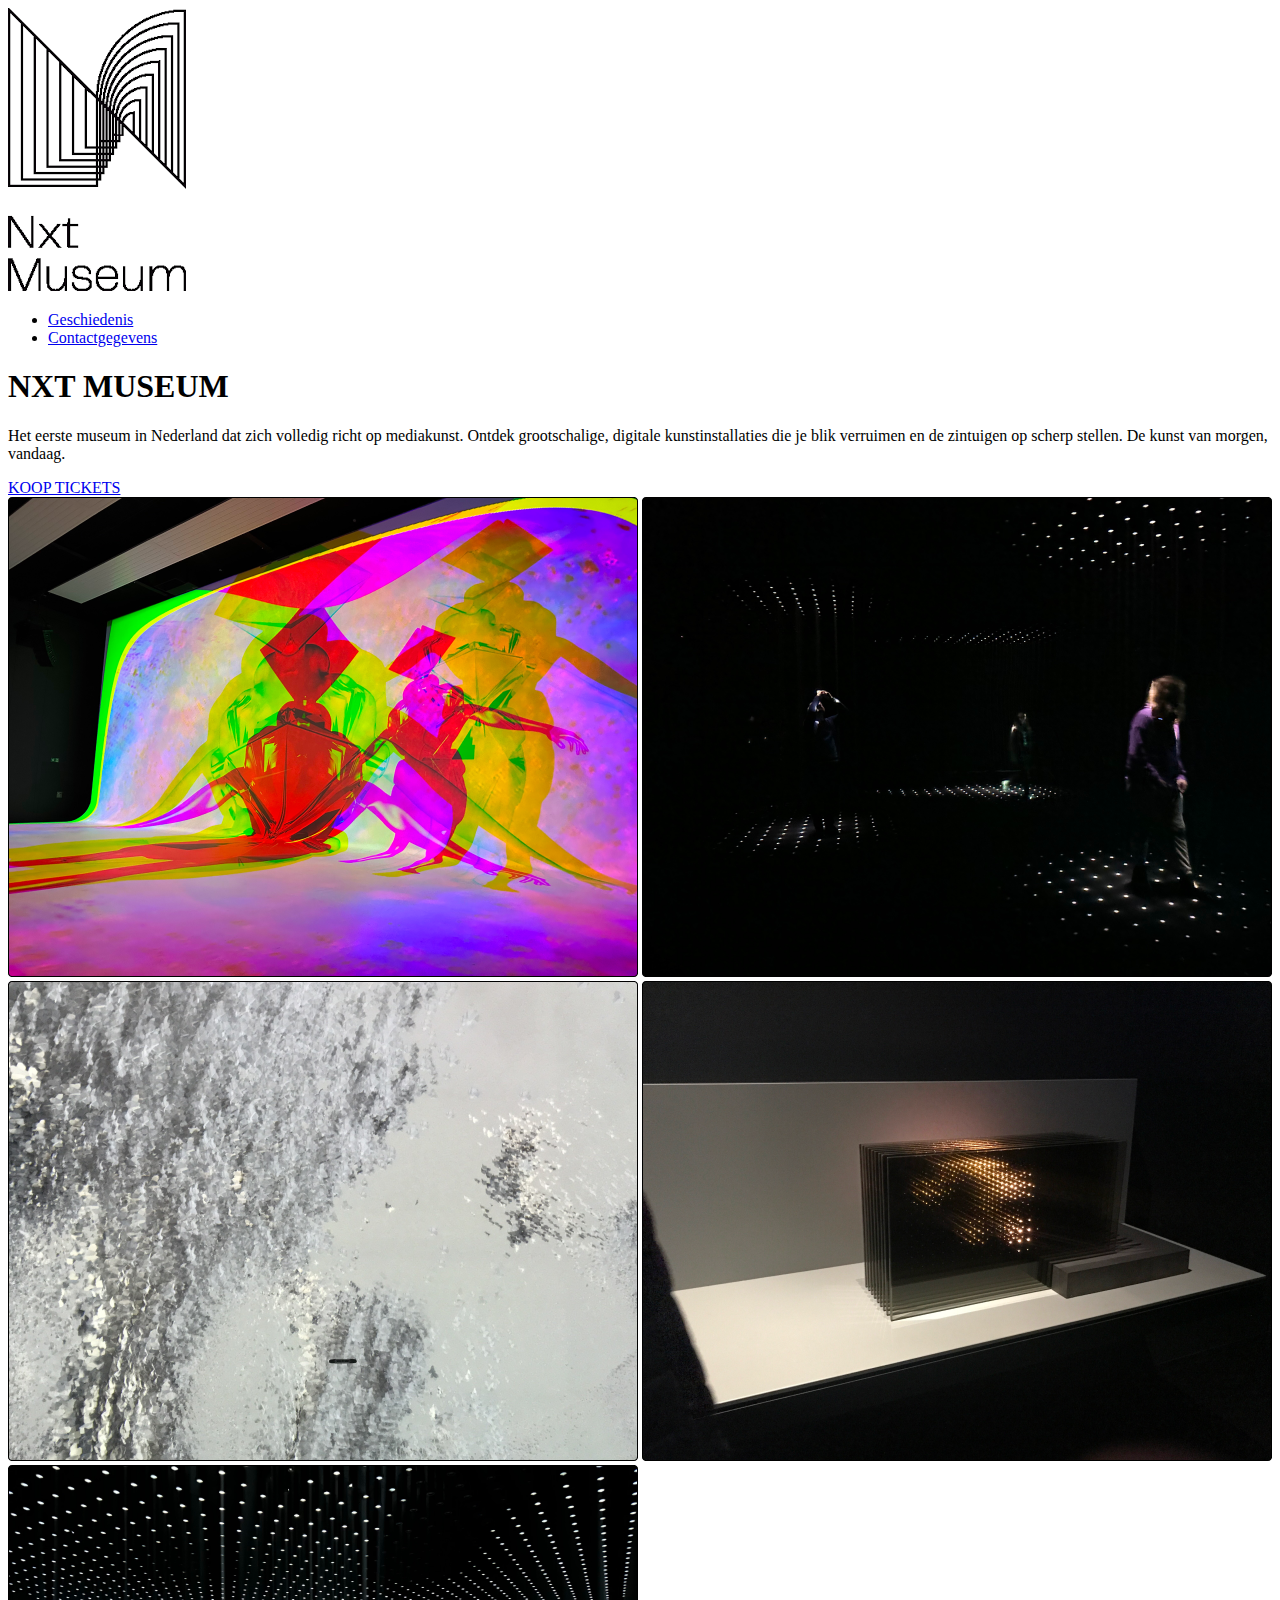
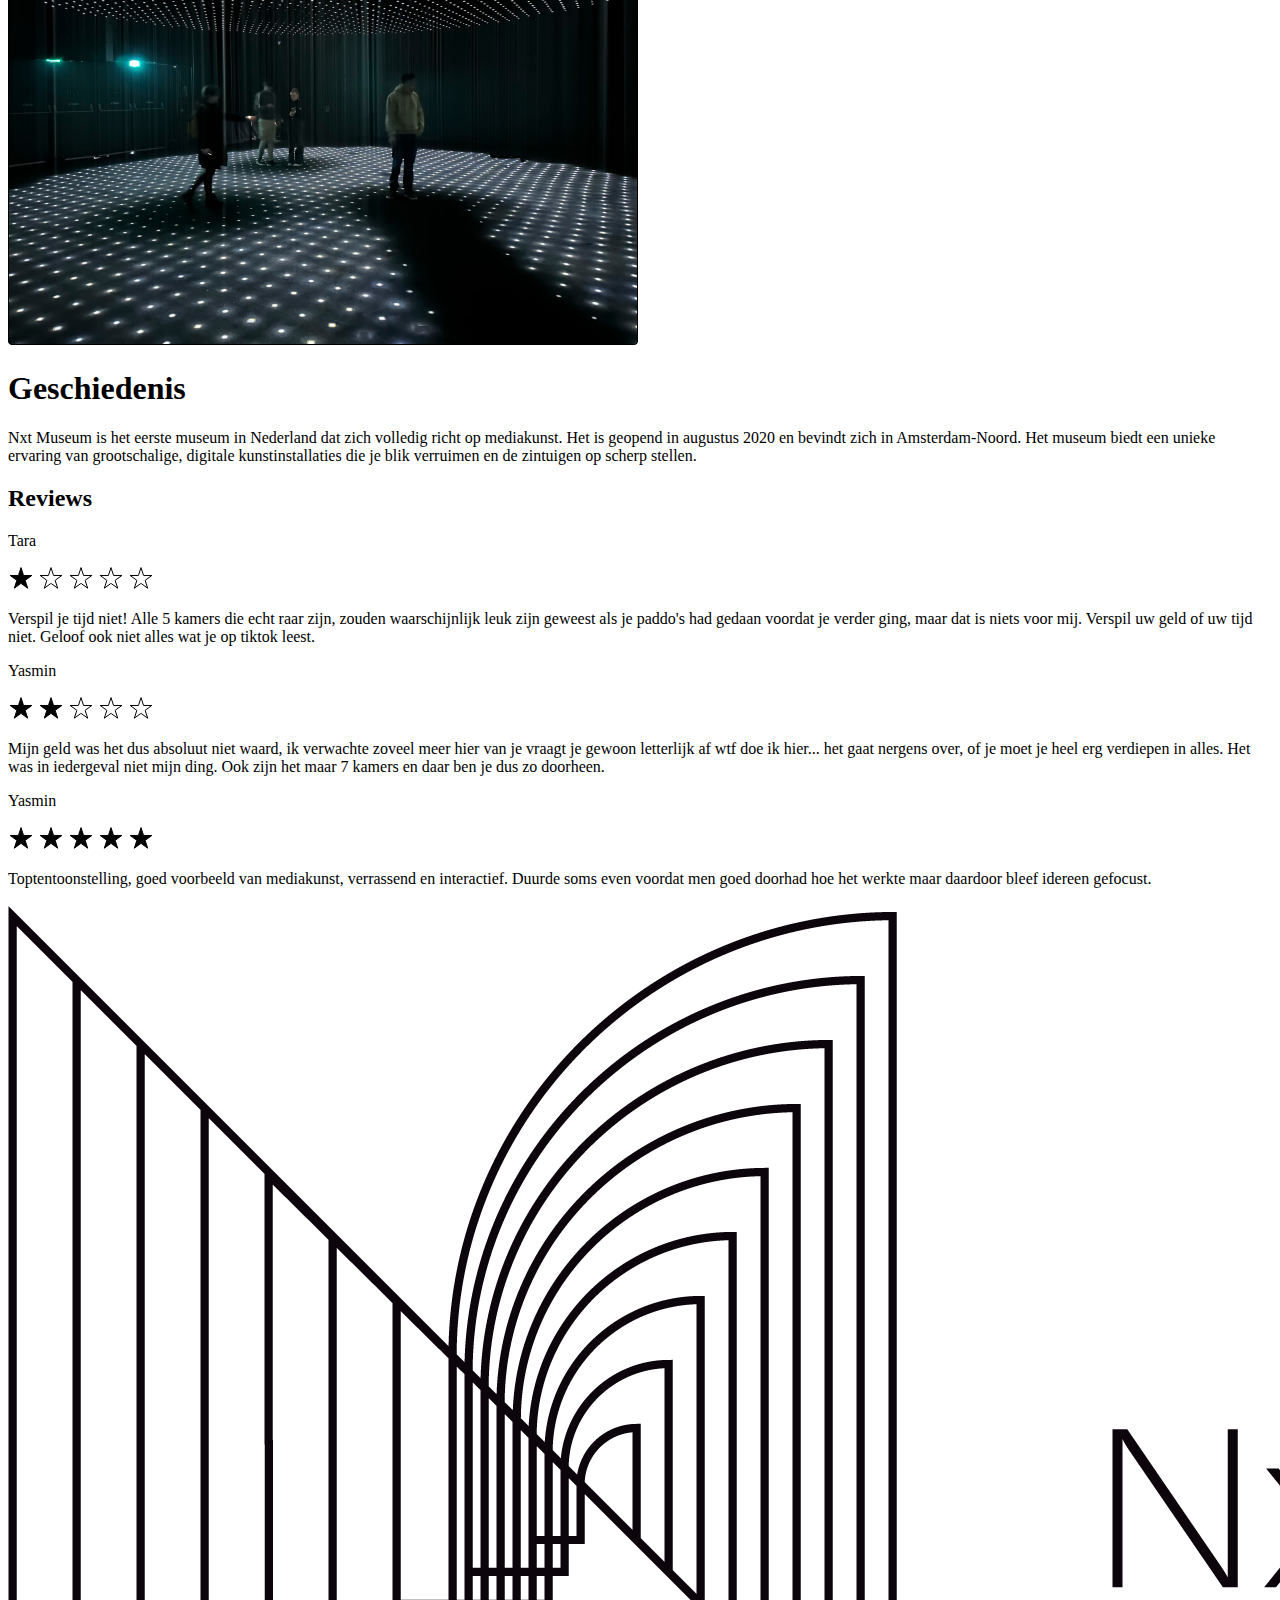
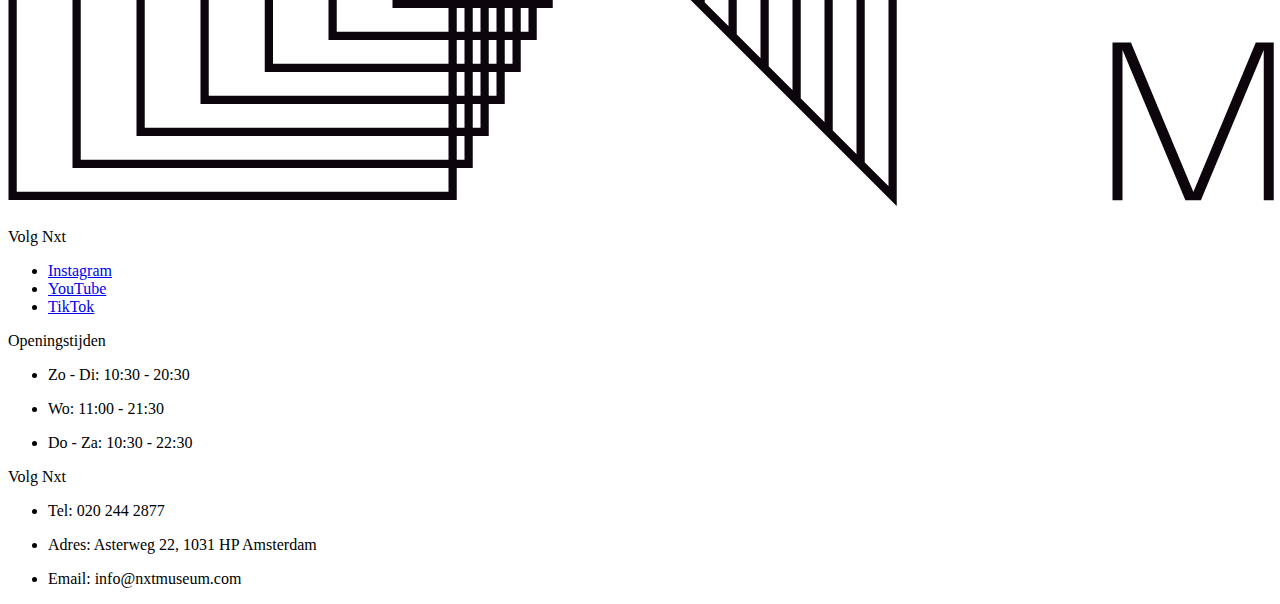
==== index.html @ 7effae3a "Merge branch 'wessel' into robin" ====
<!DOCTYPE html>
<html lang="en">
<head>
    <meta charset="UTF-8">
    <meta name="viewport" content="width=device-width, initial-scale=1.0">
    <meta name="author" content="Wessel en Robin">
    <link rel="stylesheet" href="style.css">
    <title>m2-bo-museumonline</title>
</head>
<body>
    <nav>
        <img src="images/nxtmuseum_1.png" alt="museum logo">
        <ul>
            <li><a href="#geschiedenis">Geschiedenis</a></li>
            <li><a href="#contactgegevens">Contactgegevens</a></li>
        </ul>
    </nav>
    <article>
        <h1>NXT MUSEUM</h1>
        <p>Het eerste museum in Nederland dat zich volledig richt op mediakunst. Ontdek grootschalige, digitale kunstinstallaties die je blik verruimen en de zintuigen op scherp stellen. De kunst van morgen, vandaag.</p>
        <a href="https://tickets.nxtmuseum.com/nl/tickets">KOOP TICKETS</a>
        <section id="slideshow">
            <img src="images/slideshow1.png" alt="foto 1">
            <img src="images/slideshow2.png" alt="foto 2">
            <img src="images/slideshow3.png" alt="foto 3">
            <img src="images/slideshow4.png" alt="foto 4">
            <img src="images/slideshow5.png" alt="foto 5">
        </section>
    </article>
    <article id="geschiedenis">
        <h1>Geschiedenis</h1>
        <p>Nxt Museum is het eerste museum in Nederland dat zich volledig richt op mediakunst. Het is geopend in augustus 2020 en bevindt zich in Amsterdam-Noord. Het museum biedt een unieke ervaring van grootschalige, digitale kunstinstallaties die je blik verruimen en de zintuigen op scherp stellen.</p>
    </article>
    <article id="reviews">
        <h2>Reviews</h2>
        <section id="review1">
            <p>Tara</p>
            <img src="images/star-filled.svg">
            <img src="images/star-empty.svg">
            <img src="images/star-empty.svg">
            <img src="images/star-empty.svg">
            <img src="images/star-empty.svg">
            <p>Verspil je tijd niet! Alle 5 kamers die echt raar zijn, zouden waarschijnlijk leuk zijn geweest als je paddo's had gedaan voordat je verder ging, maar dat is niets voor mij. Verspil uw geld of uw tijd niet. Geloof ook niet alles wat je op tiktok leest.</p>
        </section>
        <section id="review2">
            <p>Yasmin</p>
            <img src="images/star-filled.svg">
            <img src="images/star-filled.svg">
            <img src="images/star-empty.svg">
            <img src="images/star-empty.svg">
            <img src="images/star-empty.svg">
            <p>Mijn geld was het dus absoluut niet waard, ik verwachte zoveel meer hier van je vraagt je gewoon letterlijk af wtf doe ik hier... het gaat nergens over, of je moet je heel erg verdiepen in alles. Het was in iedergeval niet mijn ding. Ook zijn het maar 7 kamers en daar ben je dus zo doorheen.</p>
        </section>
        <section id="review3">
            <p>Yasmin</p>
            <img src="images/star-filled.svg">
            <img src="images/star-filled.svg">
            <img src="images/star-filled.svg">
            <img src="images/star-filled.svg">
            <img src="images/star-filled.svg">
            <p>Toptentoonstelling, goed voorbeeld van mediakunst, verrassend en interactief. Duurde soms even voordat men goed doorhad hoe het werkte maar daardoor bleef idereen gefocust.</p>
        </section>
    </article>
    <footer>
        <img src="images/nxtmuseumlogotransparent_1.png" alt="museum logo">
        <section id="socials">
            <p>Volg Nxt</p>
            <ul>
                <li><a href="https://www.instagram.com/nxtmuseum/">Instagram</a></li>
                <li><a href="https://www.youtube.com/channel/UC1Afhs22rJqLfblV4GOpFTA">YouTube</a></li>
                <li><a href="https://www.tiktok.com/@nxtmuseum?">TikTok</a></li>
            </ul>
        </section>
        <section id="openingstijden">
            <p>Openingstijden</p>
            <ul>
                <li><p>Zo - Di: 10:30 - 20:30</p></li>
                <li><p>Wo: 11:00 - 21:30</p></li>
                <li><p>Do - Za: 10:30 - 22:30</p></li>
            </ul>
        </section>
        <section id="contactgegevens">
            <p>Volg Nxt</p>
            <ul>
                <li><p>Tel: 020 244 2877</p></li>
                <li><p>Adres: Asterweg 22, 1031 HP Amsterdam</p></li>
                <li><p>Email: info@nxtmuseum.com</p></li>
            </ul>
        </section>
    </footer>
</body>
</html>
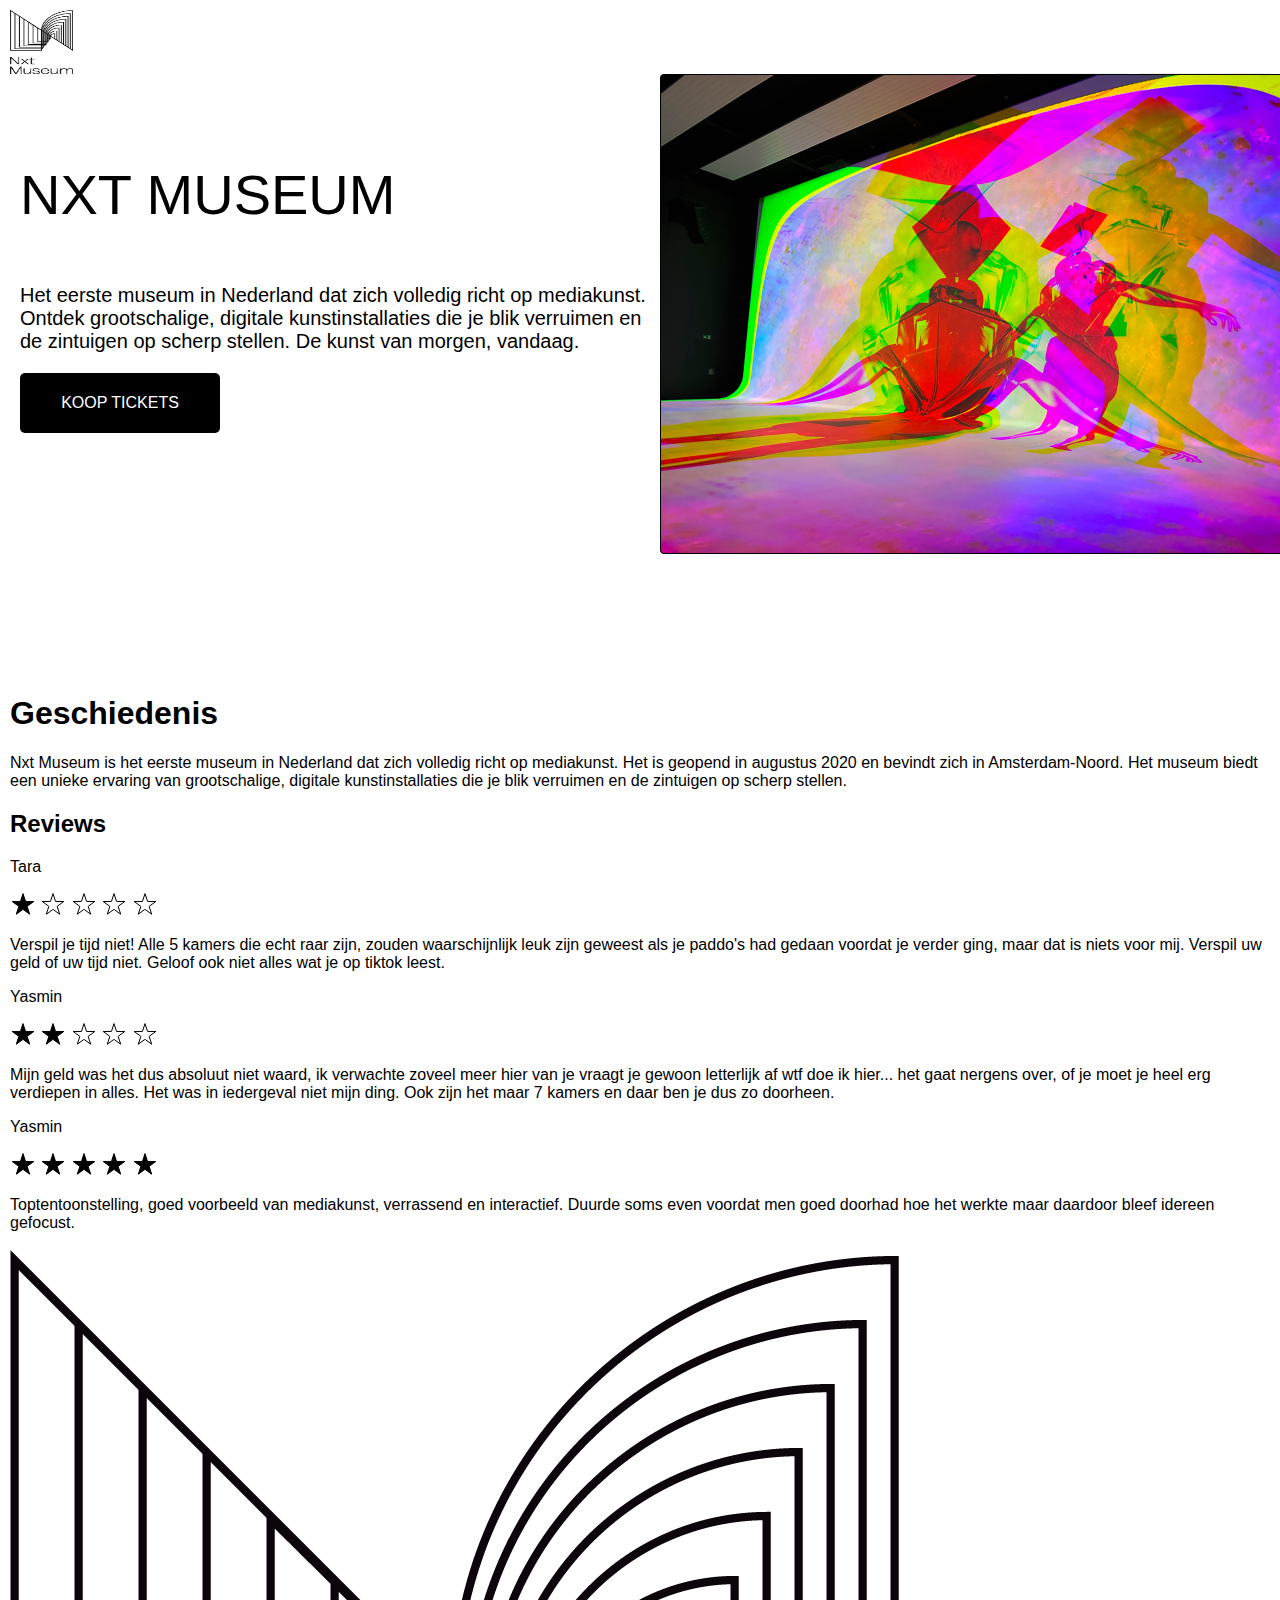
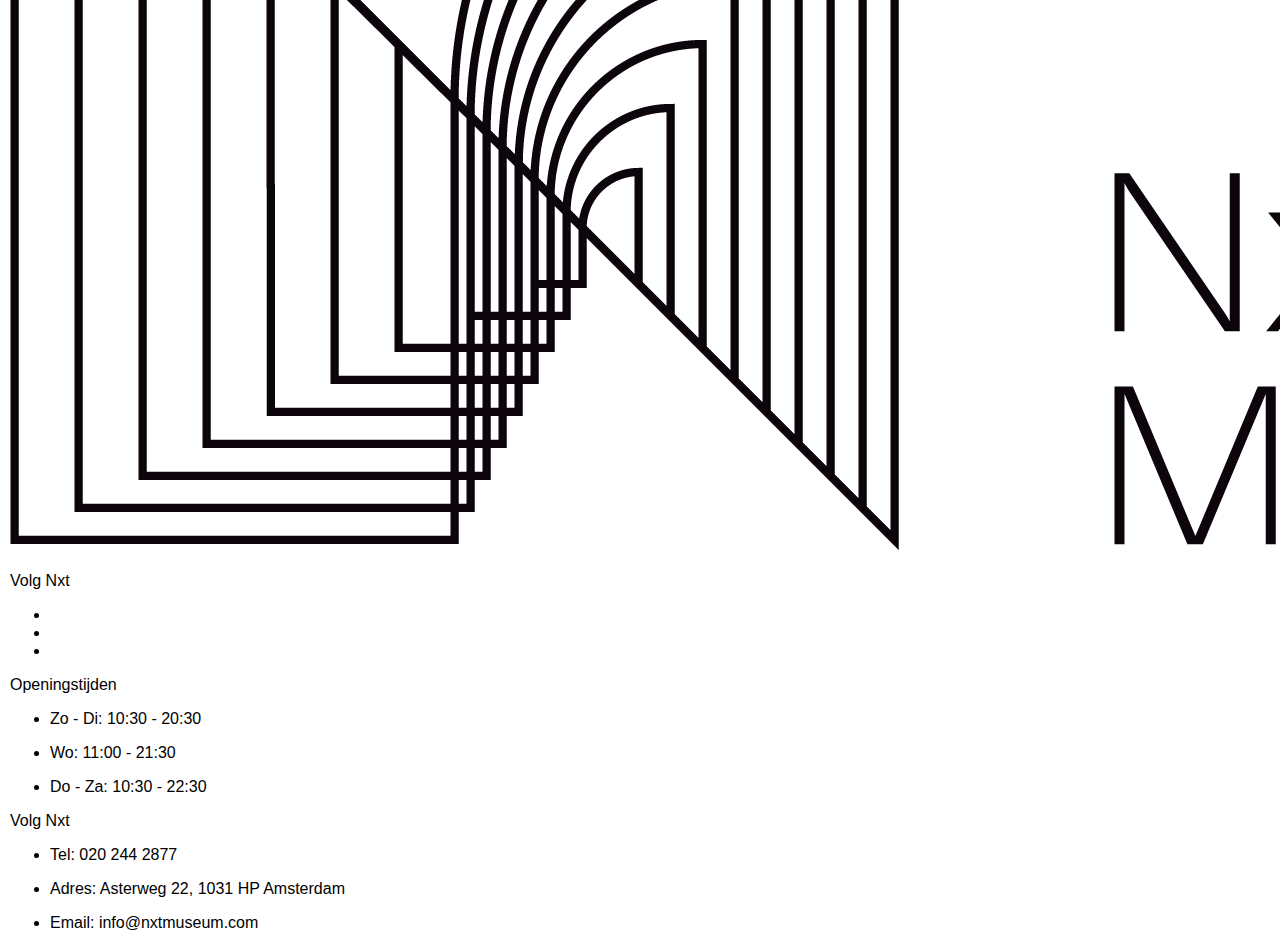
==== commit db4d9f20: "redelijk aantal css toegevoegd" ====
--- a/index.html
+++ b/index.html
@@ -9,22 +9,24 @@
 </head>
 <body>
     <nav>
-        <img src="images/nxtmuseum_1.png" alt="museum logo">
-        <ul>
-            <li><a href="#geschiedenis">Geschiedenis</a></li>
-            <li><a href="#contactgegevens">Contactgegevens</a></li>
+        <img id="navLogo" src="images/nxtmuseum_1.png" alt="museum logo">
+        <ul id="navigation">
+            <li id="geschiedenisLink"><a href="#geschiedenis">Geschiedenis</a></li>
+            <li id="contactgegevensLink"><a href="#contactgegevens">Contactgegevens</a></li>
         </ul>
     </nav>
-    <article>
-        <h1>NXT MUSEUM</h1>
+    <article id="intro">
+        <section id="introText">
+        <h1 id="introTitle">NXT MUSEUM</h1>
         <p>Het eerste museum in Nederland dat zich volledig richt op mediakunst. Ontdek grootschalige, digitale kunstinstallaties die je blik verruimen en de zintuigen op scherp stellen. De kunst van morgen, vandaag.</p>
-        <a href="https://tickets.nxtmuseum.com/nl/tickets">KOOP TICKETS</a>
+        <a id="ticketsButton" href="https://tickets.nxtmuseum.com/nl/tickets" target="_blank">KOOP TICKETS</a>
+        </section>
         <section id="slideshow">
-            <img src="images/slideshow1.png" alt="foto 1">
-            <img src="images/slideshow2.png" alt="foto 2">
-            <img src="images/slideshow3.png" alt="foto 3">
-            <img src="images/slideshow4.png" alt="foto 4">
-            <img src="images/slideshow5.png" alt="foto 5">
+            <img  src="images/slideshow1.png" alt="foto 1">
+            <img class="slide" src="images/slideshow2.png" alt="foto 2">
+            <img class="slide" src="images/slideshow3.png" alt="foto 3">
+            <img class="slide" src="images/slideshow4.png" alt="foto 4">
+            <img class="slide" src="images/slideshow5.png" alt="foto 5">
         </section>
     </article>
     <article id="geschiedenis">
--- a/style.css
+++ b/style.css
@@ -0,0 +1,103 @@
+html {
+    scroll-behavior: smooth;
+}
+
+body {
+    font-family: Arial, Helvetica, sans-serif;
+    margin: 10px 10px;
+}
+
+a {
+    text-decoration: none;
+    color: #FFF;
+}
+
+nav {
+    width: 1440px;
+    height: 64px;
+    background: #FFF;
+}
+
+#navigation {
+    display: flex;
+    width: 1260px;
+    height: 44px;
+    padding: 10px 0px;
+    justify-content: flex-end;
+    align-items: center;
+    gap: 10px;
+    flex-shrink: 0;
+}
+
+#navLogo {
+    width: 63px;
+    height: 64px;
+    flex-shrink: 0;
+}
+
+#geschiedenisLink {
+    display: inline-flex;
+    height: 64px;
+    padding: 21px 19px 22px 19px;
+    justify-content: center;
+    align-items: center;
+    flex-shrink: 0;
+    background: #EDEDED;
+}
+
+#contactgegevensLink {
+    display: inline-flex;
+    height: 64px;
+    padding: 21px 3px 22px 3px;
+    justify-content: center;
+    align-items: center;
+    flex-shrink: 0;
+    background: #EDEDED;
+}
+
+#intro {
+    display: flex;
+}
+
+#introText {
+    display: flex;
+    width: 630px;
+    height: 500px;
+    padding: 50px 10px;
+    flex-direction: column;
+    align-items: flex-start;
+    flex-shrink: 0;
+}
+
+#introTitle {
+    font-size: 56px;
+    font-weight: 500;
+}
+
+#introText p {
+    font-size: 20px;
+}
+
+#ticketsButton {
+    display: flex;
+    width: 200px;
+    height: 60px;
+    align-items: center;
+    justify-content: center;
+    border-radius: 5px;
+    background: #000;
+}
+
+#slideshow {
+    display: flex;
+    width: 630px;
+    height: 480px;
+    flex-direction: column;
+    align-items: center;
+    gap: 10px;
+    flex-shrink: 0;
+}
+
+.slide {
+    display: none;
+}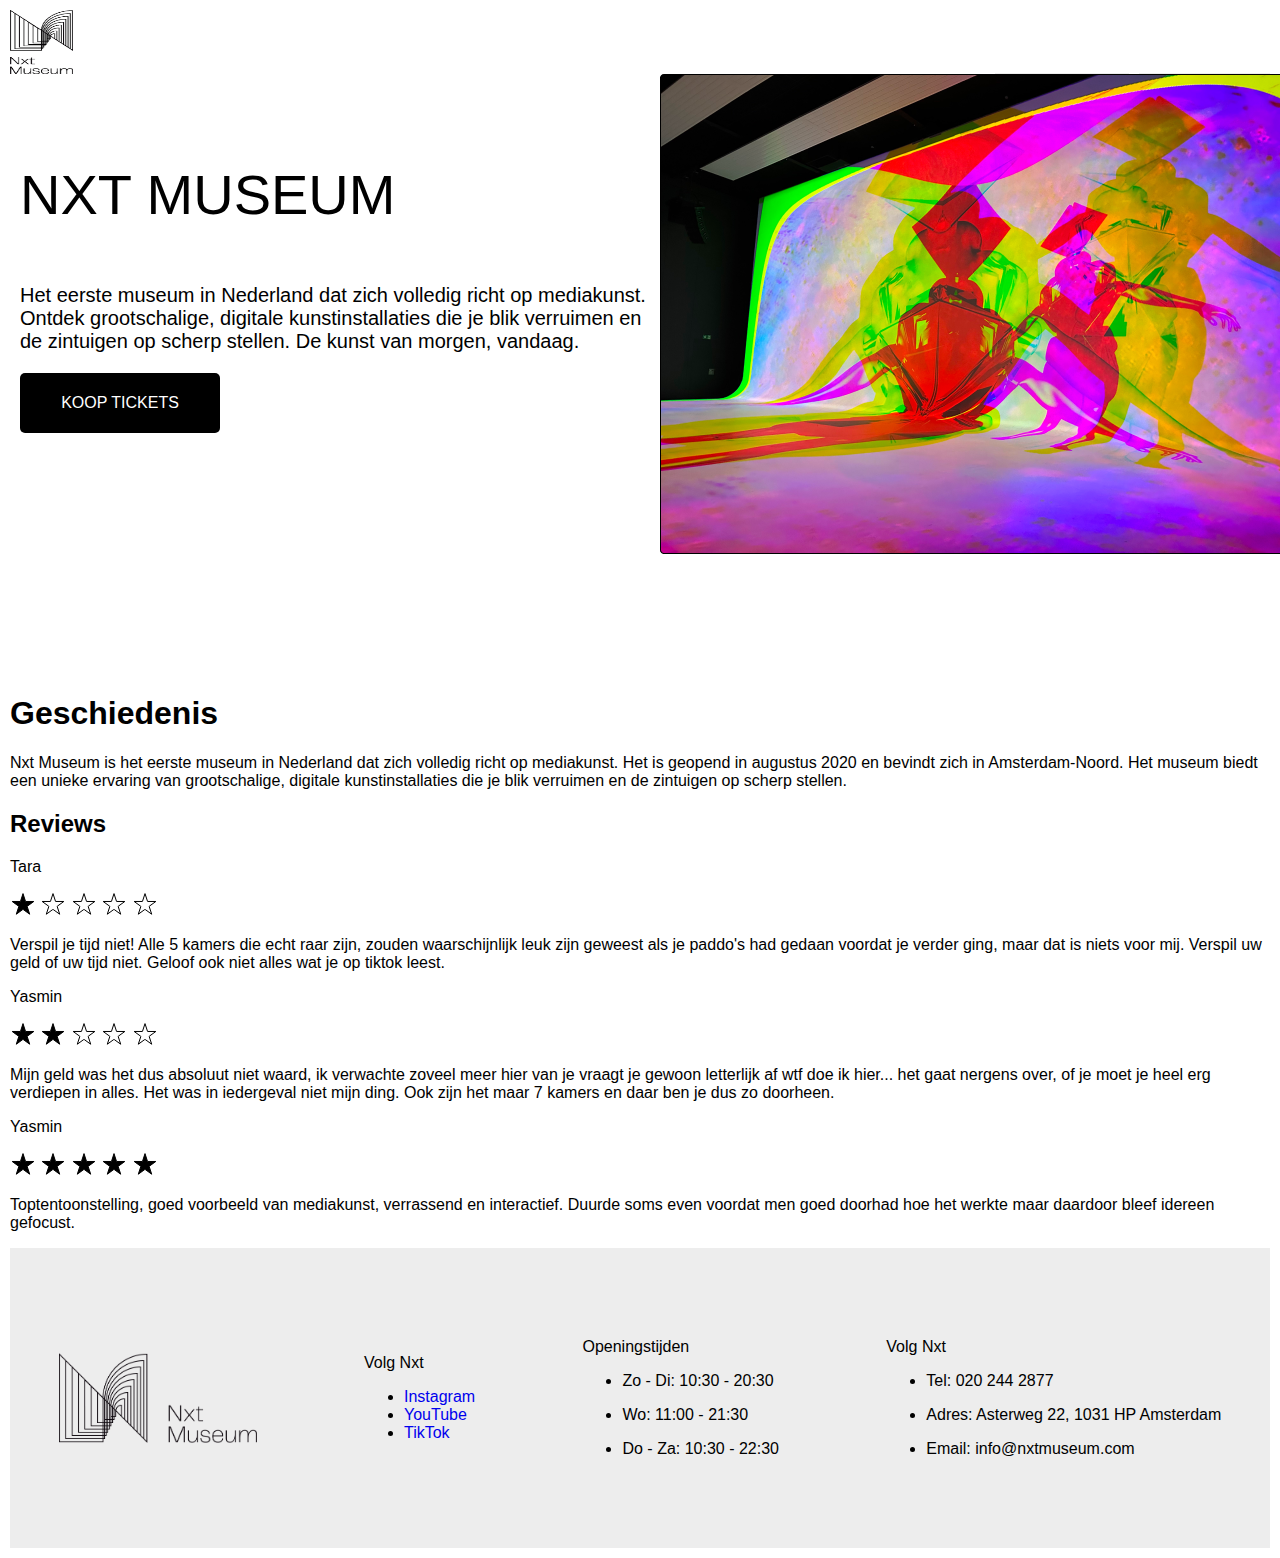
==== commit 237d627a: "footer" ====
--- a/index.html
+++ b/index.html
@@ -64,7 +64,7 @@
         </section>
     </article>
     <footer>
-        <img src="images/nxtmuseumlogotransparent_1.png" alt="museum logo">
+        <img id="footerLogo" src="images/nxtmuseumlogotransparent_1.png" alt="museum logo">
         <section id="socials">
             <p>Volg Nxt</p>
             <ul>
--- a/style.css
+++ b/style.css
@@ -9,7 +9,6 @@
 
 a {
     text-decoration: none;
-    color: #FFF;
 }
 
 nav {
@@ -86,6 +85,7 @@
     justify-content: center;
     border-radius: 5px;
     background: #000;
+    color: #FFF;
 }
 
 #slideshow {
@@ -100,4 +100,20 @@
 
 .slide {
     display: none;
+}
+
+footer {
+    display: flex;
+    height: 300px;
+    flex-direction: row;
+    justify-content: space-around;
+    align-items: center;
+    gap: 10px;
+    background-color: #EDEDED;
+}
+
+#footerLogo {
+    width: 198px;
+    height: 90px;
+    flex-shrink: 0;
 }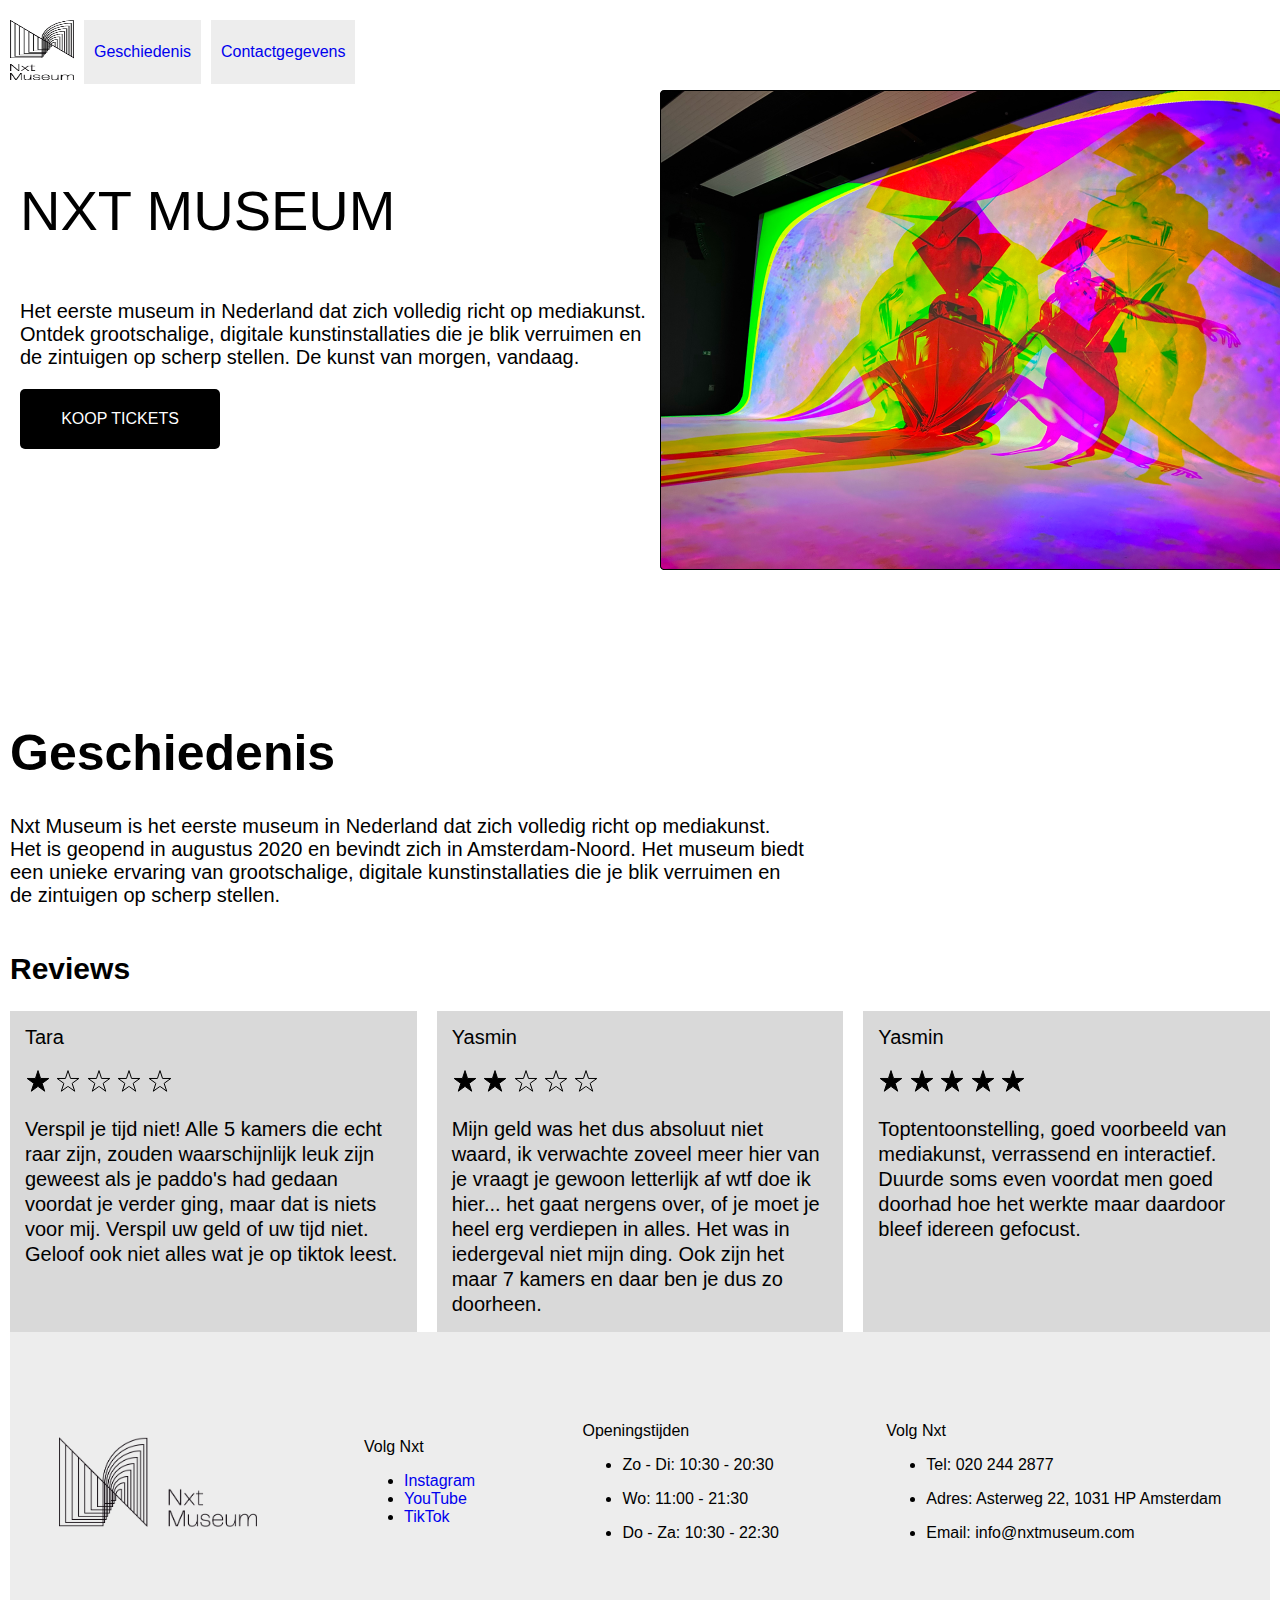
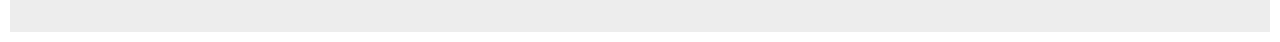
==== commit 1444c877: "bijna alle style pro gemaakt" ====
--- a/index.html
+++ b/index.html
@@ -1,5 +1,6 @@
 <!DOCTYPE html>
 <html lang="en">
+
 <head>
     <meta charset="UTF-8">
     <meta name="viewport" content="width=device-width, initial-scale=1.0">
@@ -7,22 +8,23 @@
     <link rel="stylesheet" href="style.css">
     <title>m2-bo-museumonline</title>
 </head>
+
 <body>
     <nav>
         <img id="navLogo" src="images/nxtmuseum_1.png" alt="museum logo">
-        <ul id="navigation">
-            <li id="geschiedenisLink"><a href="#geschiedenis">Geschiedenis</a></li>
-            <li id="contactgegevensLink"><a href="#contactgegevens">Contactgegevens</a></li>
-        </ul>
+        <a class="navButton" href="#geschiedenis">Geschiedenis</a>
+        <a class="navButton" href="#contactgegevens">Contactgegevens</a>
     </nav>
     <article id="intro">
         <section id="introText">
-        <h1 id="introTitle">NXT MUSEUM</h1>
-        <p>Het eerste museum in Nederland dat zich volledig richt op mediakunst. Ontdek grootschalige, digitale kunstinstallaties die je blik verruimen en de zintuigen op scherp stellen. De kunst van morgen, vandaag.</p>
-        <a id="ticketsButton" href="https://tickets.nxtmuseum.com/nl/tickets" target="_blank">KOOP TICKETS</a>
+            <h1 id="introTitle">NXT MUSEUM</h1>
+            <p>Het eerste museum in Nederland dat zich volledig richt op mediakunst. Ontdek grootschalige, digitale
+                kunstinstallaties die je blik verruimen en de zintuigen op scherp stellen. De kunst van morgen, vandaag.
+            </p>
+            <a id="ticketsButton" href="https://tickets.nxtmuseum.com/nl/tickets" target="_blank">KOOP TICKETS</a>
         </section>
         <section id="slideshow">
-            <img  src="images/slideshow1.png" alt="foto 1">
+            <img src="images/slideshow1.png" alt="foto 1">
             <img class="slide" src="images/slideshow2.png" alt="foto 2">
             <img class="slide" src="images/slideshow3.png" alt="foto 3">
             <img class="slide" src="images/slideshow4.png" alt="foto 4">
@@ -31,36 +33,52 @@
     </article>
     <article id="geschiedenis">
         <h1>Geschiedenis</h1>
-        <p>Nxt Museum is het eerste museum in Nederland dat zich volledig richt op mediakunst. Het is geopend in augustus 2020 en bevindt zich in Amsterdam-Noord. Het museum biedt een unieke ervaring van grootschalige, digitale kunstinstallaties die je blik verruimen en de zintuigen op scherp stellen.</p>
+        <p>Nxt Museum is het eerste museum in Nederland dat zich volledig richt op mediakunst. Het is geopend in
+            augustus 2020 en bevindt zich in Amsterdam-Noord. Het museum biedt een unieke ervaring van grootschalige,
+            digitale kunstinstallaties die je blik verruimen en de zintuigen op scherp stellen.</p>
     </article>
+    <h2 id="reviewsHeader">Reviews</h2>
     <article id="reviews">
-        <h2>Reviews</h2>
-        <section id="review1">
-            <p>Tara</p>
-            <img src="images/star-filled.svg">
-            <img src="images/star-empty.svg">
-            <img src="images/star-empty.svg">
-            <img src="images/star-empty.svg">
-            <img src="images/star-empty.svg">
-            <p>Verspil je tijd niet! Alle 5 kamers die echt raar zijn, zouden waarschijnlijk leuk zijn geweest als je paddo's had gedaan voordat je verder ging, maar dat is niets voor mij. Verspil uw geld of uw tijd niet. Geloof ook niet alles wat je op tiktok leest.</p>
+        <section class="review">
+            <p class="reviewNaam">Tara</p>
+            <section class="stars">
+                <img src="images/star-filled.svg">
+                <img src="images/star-empty.svg">
+                <img src="images/star-empty.svg">
+                <img src="images/star-empty.svg">
+                <img src="images/star-empty.svg">
+            </section>
+            <p class="reviewContent">Verspil je tijd niet! Alle 5 kamers die echt raar zijn, zouden waarschijnlijk leuk
+                zijn geweest als je
+                paddo's had gedaan voordat je verder ging, maar dat is niets voor mij. Verspil uw geld of uw tijd niet.
+                Geloof ook niet alles wat je op tiktok leest.</p>
         </section>
-        <section id="review2">
-            <p>Yasmin</p>
-            <img src="images/star-filled.svg">
-            <img src="images/star-filled.svg">
-            <img src="images/star-empty.svg">
-            <img src="images/star-empty.svg">
-            <img src="images/star-empty.svg">
-            <p>Mijn geld was het dus absoluut niet waard, ik verwachte zoveel meer hier van je vraagt je gewoon letterlijk af wtf doe ik hier... het gaat nergens over, of je moet je heel erg verdiepen in alles. Het was in iedergeval niet mijn ding. Ook zijn het maar 7 kamers en daar ben je dus zo doorheen.</p>
+        <section class="review">
+            <p class="reviewNaam">Yasmin</p>
+            <section class="stars">
+                <img src="images/star-filled.svg">
+                <img src="images/star-filled.svg">
+                <img src="images/star-empty.svg">
+                <img src="images/star-empty.svg">
+                <img src="images/star-empty.svg">
+            </section>
+            <p class="reviewContent">Mijn geld was het dus absoluut niet waard, ik verwachte zoveel meer hier van je
+                vraagt je gewoon
+                letterlijk af wtf doe ik hier... het gaat nergens over, of je moet je heel erg verdiepen in alles. Het
+                was in iedergeval niet mijn ding. Ook zijn het maar 7 kamers en daar ben je dus zo doorheen.</p>
         </section>
-        <section id="review3">
-            <p>Yasmin</p>
-            <img src="images/star-filled.svg">
-            <img src="images/star-filled.svg">
-            <img src="images/star-filled.svg">
-            <img src="images/star-filled.svg">
-            <img src="images/star-filled.svg">
-            <p>Toptentoonstelling, goed voorbeeld van mediakunst, verrassend en interactief. Duurde soms even voordat men goed doorhad hoe het werkte maar daardoor bleef idereen gefocust.</p>
+        <section class="review">
+            <p class="reviewNaam">Yasmin</p>
+            <section class="stars">
+                <img src="images/star-filled.svg">
+                <img src="images/star-filled.svg">
+                <img src="images/star-filled.svg">
+                <img src="images/star-filled.svg">
+                <img src="images/star-filled.svg">
+            </section>
+            <p class="reviewContent">Toptentoonstelling, goed voorbeeld van mediakunst, verrassend en interactief.
+                Duurde soms even voordat
+                men goed doorhad hoe het werkte maar daardoor bleef idereen gefocust.</p>
         </section>
     </article>
     <footer>
@@ -76,19 +94,32 @@
         <section id="openingstijden">
             <p>Openingstijden</p>
             <ul>
-                <li><p>Zo - Di: 10:30 - 20:30</p></li>
-                <li><p>Wo: 11:00 - 21:30</p></li>
-                <li><p>Do - Za: 10:30 - 22:30</p></li>
+                <li>
+                    <p>Zo - Di: 10:30 - 20:30</p>
+                </li>
+                <li>
+                    <p>Wo: 11:00 - 21:30</p>
+                </li>
+                <li>
+                    <p>Do - Za: 10:30 - 22:30</p>
+                </li>
             </ul>
         </section>
         <section id="contactgegevens">
             <p>Volg Nxt</p>
             <ul>
-                <li><p>Tel: 020 244 2877</p></li>
-                <li><p>Adres: Asterweg 22, 1031 HP Amsterdam</p></li>
-                <li><p>Email: info@nxtmuseum.com</p></li>
+                <li>
+                    <p>Tel: 020 244 2877</p>
+                </li>
+                <li>
+                    <p>Adres: Asterweg 22, 1031 HP Amsterdam</p>
+                </li>
+                <li>
+                    <p>Email: info@nxtmuseum.com</p>
+                </li>
             </ul>
         </section>
     </footer>
 </body>
+
 </html>--- a/style.css
+++ b/style.css
@@ -3,6 +3,8 @@
 }
 
 body {
+    display: flex;
+    flex-direction: column;
     font-family: Arial, Helvetica, sans-serif;
     margin: 10px 10px;
 }
@@ -12,46 +14,26 @@
 }
 
 nav {
-    width: 1440px;
-    height: 64px;
+    display: flex;
+    flex-direction: row;
+    height: 60px;
+    padding: 10px 0px;
+    gap: 10px;
     background: #FFF;
 }
 
-#navigation {
-    display: flex;
-    width: 1260px;
-    height: 44px;
-    padding: 10px 0px;
-    justify-content: flex-end;
-    align-items: center;
-    gap: 10px;
-    flex-shrink: 0;
-}
-
-#navLogo {
-    width: 63px;
-    height: 64px;
-    flex-shrink: 0;
-}
-
-#geschiedenisLink {
+.navButton {
     display: inline-flex;
     height: 64px;
-    padding: 21px 19px 22px 19px;
+    padding: 0px 10px;
     justify-content: center;
     align-items: center;
     flex-shrink: 0;
     background: #EDEDED;
 }
 
-#contactgegevensLink {
-    display: inline-flex;
-    height: 64px;
-    padding: 21px 3px 22px 3px;
-    justify-content: center;
-    align-items: center;
-    flex-shrink: 0;
-    background: #EDEDED;
+#navLogo{
+    width: 64px;
 }
 
 #intro {
@@ -102,6 +84,50 @@
     display: none;
 }
 
+#geschiedenis h1 {
+    font-size: 50px;
+    font-weight: 700;
+}
+
+#geschiedenis p {
+    font-size: 20px;
+    width: 797px;
+    
+}
+
+#reviews {
+    display: flex;
+    flex-direction: row;
+    justify-content: space-around;
+    gap: 20px;
+}
+
+#reviewsHeader {
+    width: 223px;
+    height: 34px;
+    font-size: 30px;
+}
+
+.review {
+    display: flex;
+    flex-direction: column;
+    width: 500px;
+    background: #D9D9D9;
+    padding: 15px;
+}
+
+.reviewNaam {
+    font-size: 20px;
+    margin-top: 0px;
+}
+
+.review .reviewContent {
+    font-size: 20px;
+    font-weight: 400;
+    line-height: 25px;
+    margin-bottom: 0px;
+}
+
 footer {
     display: flex;
     height: 300px;
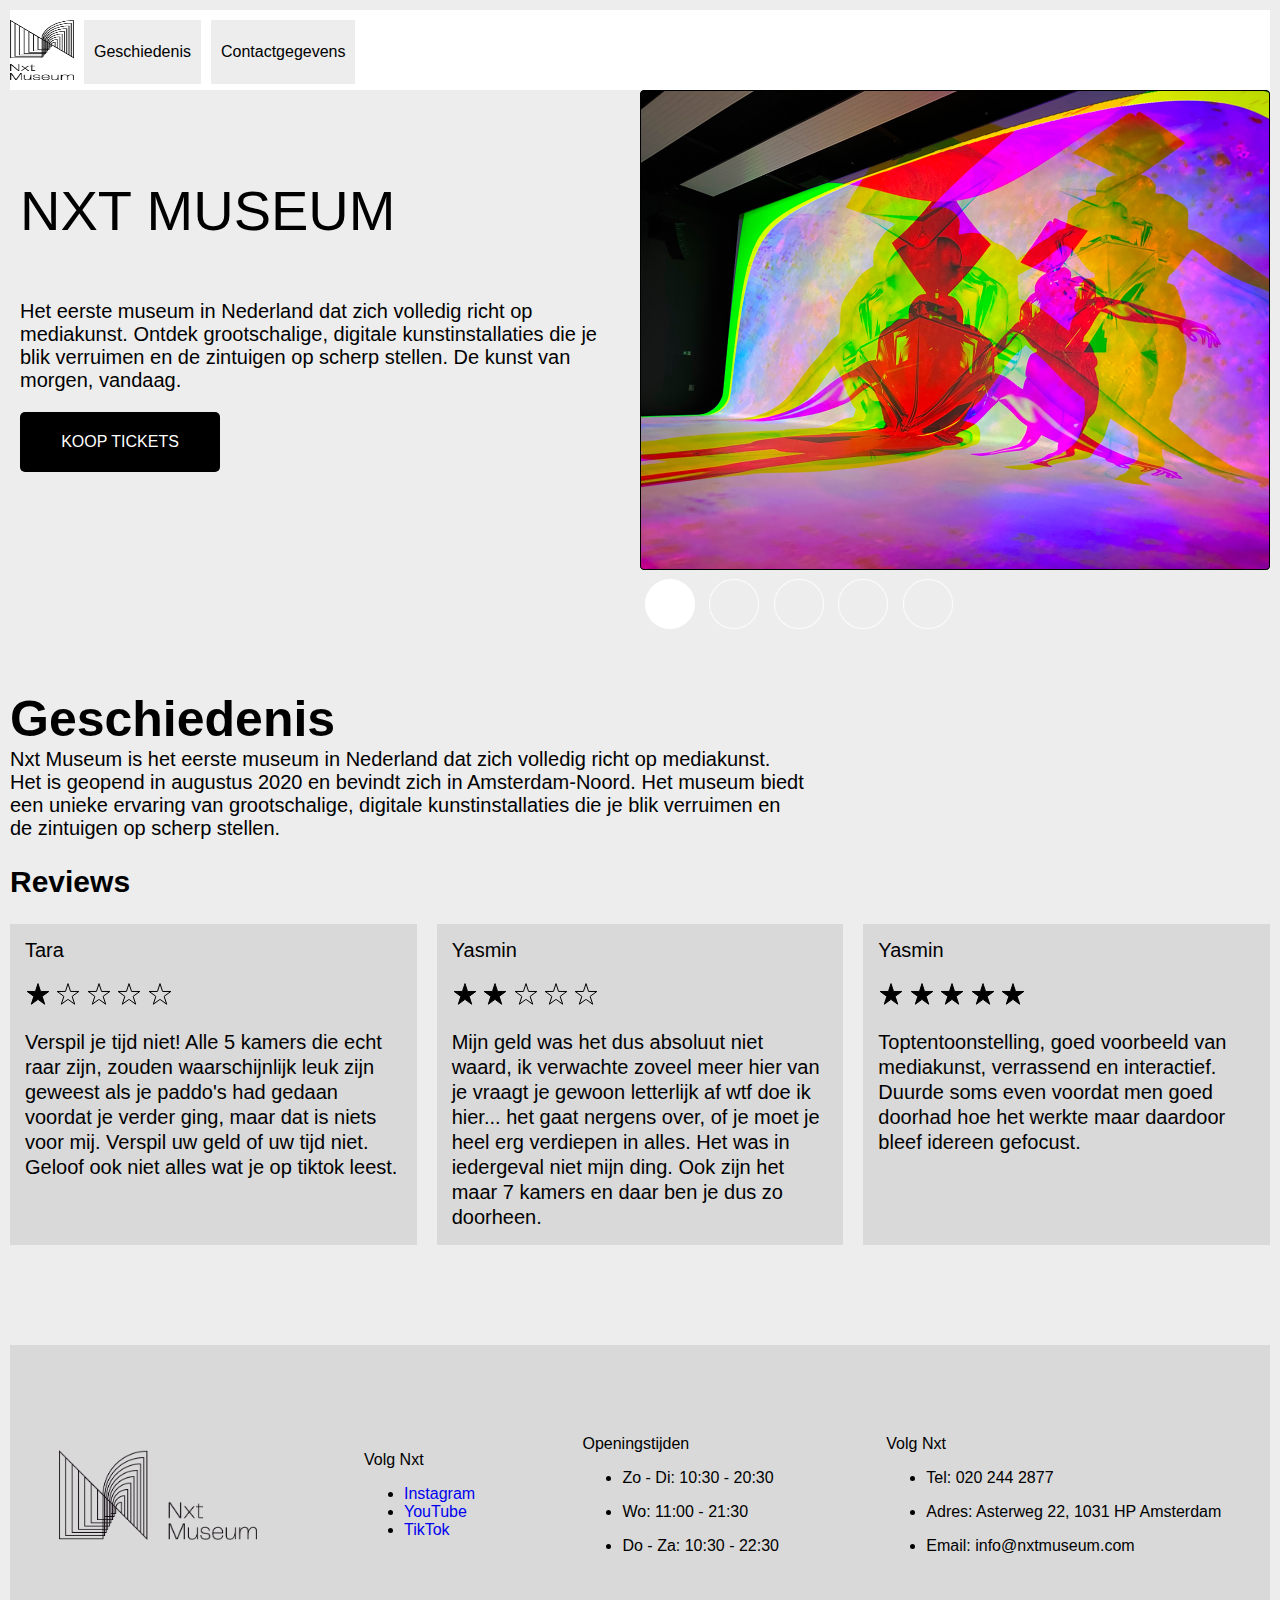
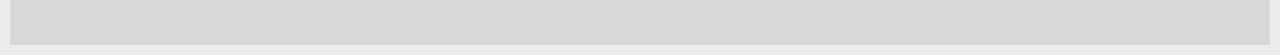
==== commit 0b4936d0: "deel van de slideshow gemaakt" ====
--- a/index.html
+++ b/index.html
@@ -6,6 +6,7 @@
     <meta name="viewport" content="width=device-width, initial-scale=1.0">
     <meta name="author" content="Wessel en Robin">
     <link rel="stylesheet" href="style.css">
+    <script src="script.js" defer></script>
     <title>m2-bo-museumonline</title>
 </head>
 
@@ -24,11 +25,18 @@
             <a id="ticketsButton" href="https://tickets.nxtmuseum.com/nl/tickets" target="_blank">KOOP TICKETS</a>
         </section>
         <section id="slideshow">
-            <img src="images/slideshow1.png" alt="foto 1">
+            <img class="slide" src="images/slideshow1.png" alt="foto 1">
             <img class="slide" src="images/slideshow2.png" alt="foto 2">
             <img class="slide" src="images/slideshow3.png" alt="foto 3">
             <img class="slide" src="images/slideshow4.png" alt="foto 4">
             <img class="slide" src="images/slideshow5.png" alt="foto 5">
+            <section id="dots">
+                <img class="dot" src="images/circle.png" onclick="currentSlide(1)">
+                <img class="dot" src="images/circle.png" onclick="currentSlide(2)">
+                <img class="dot" src="images/circle.png" onclick="currentSlide(3)">
+                <img class="dot" src="images/circle.png" onclick="currentSlide(4)">
+                <img class="dot" src="images/circle.png" onclick="currentSlide(5)">
+            </section>
         </section>
     </article>
     <article id="geschiedenis">
--- a/style.css
+++ b/style.css
@@ -7,6 +7,7 @@
     flex-direction: column;
     font-family: Arial, Helvetica, sans-serif;
     margin: 10px 10px;
+    background-color: #EDEDED;
 }
 
 a {
@@ -19,7 +20,7 @@
     height: 60px;
     padding: 10px 0px;
     gap: 10px;
-    background: #FFF;
+    background-color: #FFF;
 }
 
 .navButton {
@@ -28,16 +29,18 @@
     padding: 0px 10px;
     justify-content: center;
     align-items: center;
-    flex-shrink: 0;
     background: #EDEDED;
+    color: #000;
 }
 
-#navLogo{
+#navLogo {
     width: 64px;
 }
 
 #intro {
     display: flex;
+    justify-content: center;
+    gap: 20px;
 }
 
 #introText {
@@ -46,8 +49,6 @@
     height: 500px;
     padding: 50px 10px;
     flex-direction: column;
-    align-items: flex-start;
-    flex-shrink: 0;
 }
 
 #introTitle {
@@ -70,29 +71,36 @@
     color: #FFF;
 }
 
-#slideshow {
-    display: flex;
-    width: 630px;
-    height: 480px;
-    flex-direction: column;
-    align-items: center;
-    gap: 10px;
-    flex-shrink: 0;
+.slide {
+    display: none;
 }
 
-.slide {
-    display: none;
+.dots{
+    display: flex;
+    flex-direction: row;
+}
+
+.dot {
+    width: 50px;
+    margin: 5px;
+    top: 20px;
+}
+
+#geschiedenis {
+    display: flex;
+    flex-direction: column;
 }
 
 #geschiedenis h1 {
     font-size: 50px;
     font-weight: 700;
+    margin: 0px;
 }
 
 #geschiedenis p {
     font-size: 20px;
     width: 797px;
-    
+    margin: 0px;
 }
 
 #reviews {
@@ -135,7 +143,8 @@
     justify-content: space-around;
     align-items: center;
     gap: 10px;
-    background-color: #EDEDED;
+    background-color: #D9D9D9;
+    margin-top: 100px;
 }
 
 #footerLogo {
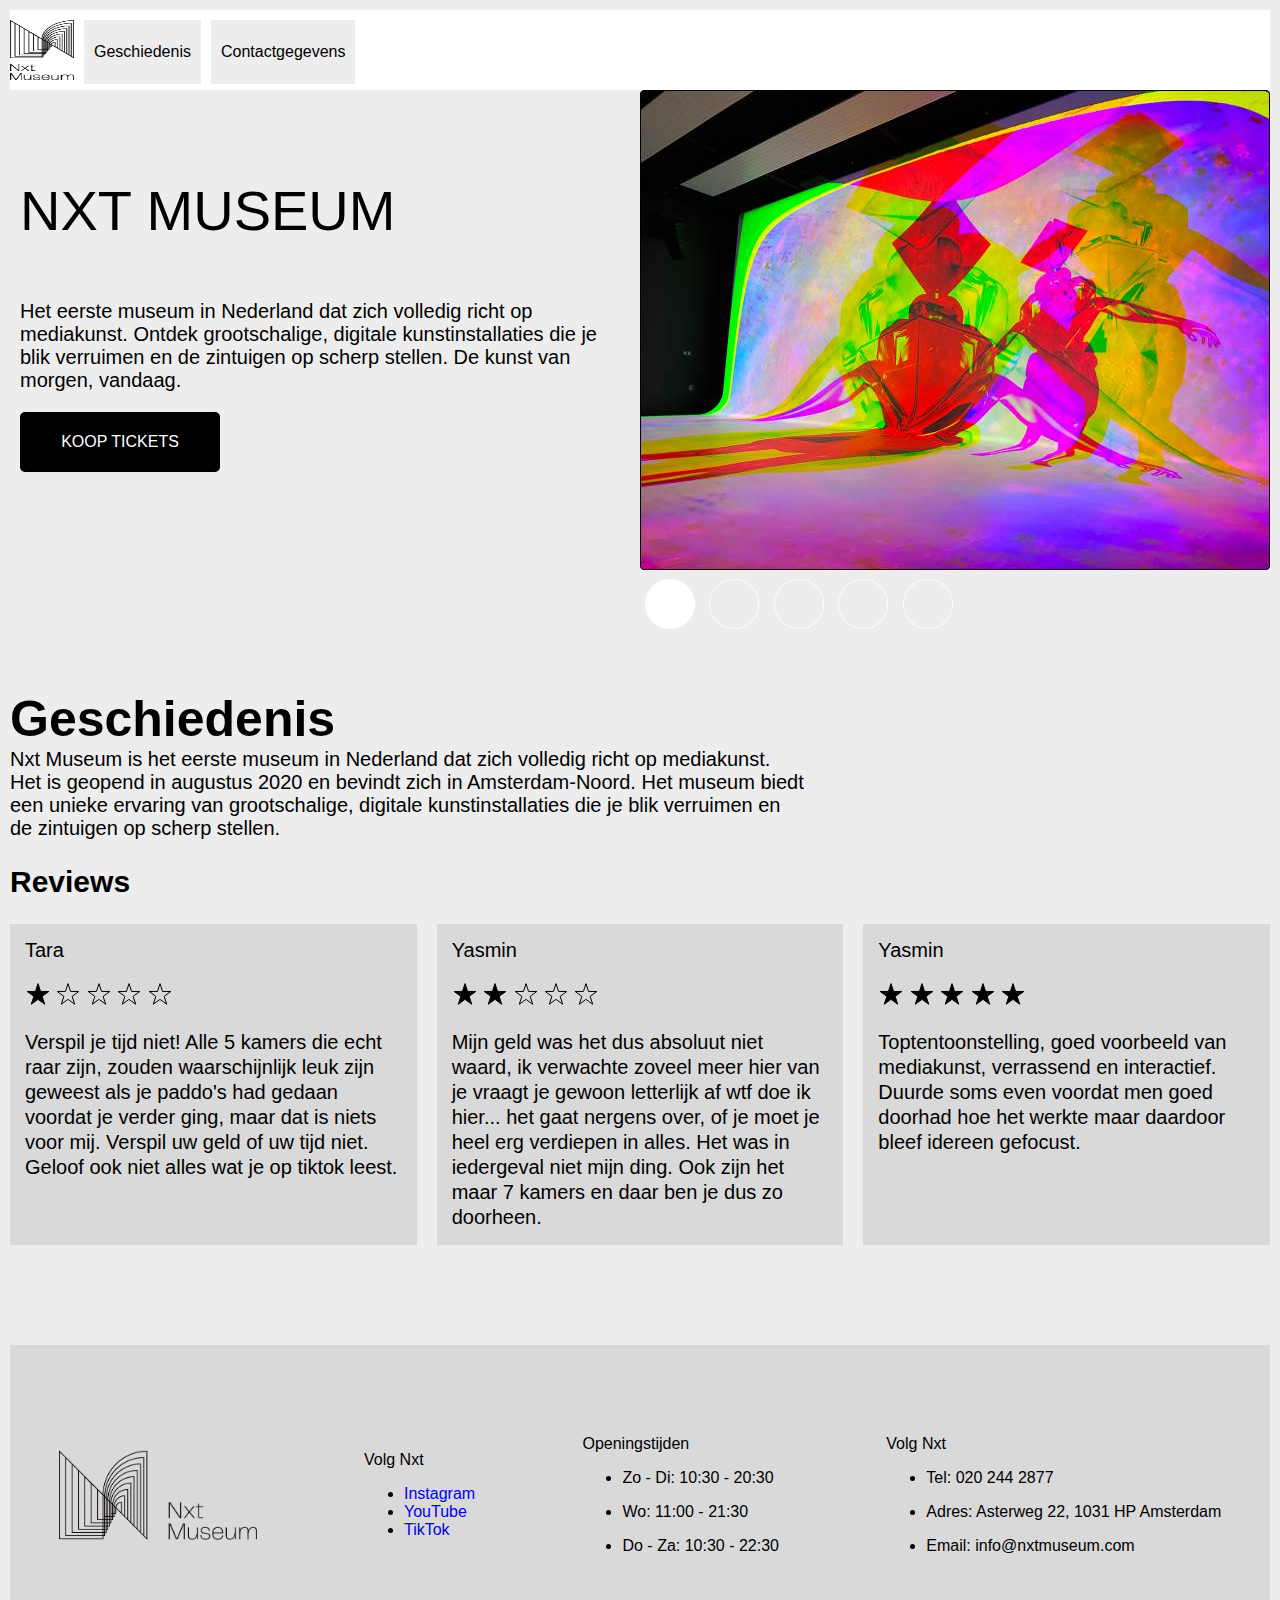
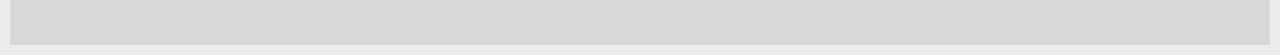
==== commit f54e8c8f: "images kleiner gemaakt" ====
--- a/index.html
+++ b/index.html
@@ -25,11 +25,11 @@
             <a id="ticketsButton" href="https://tickets.nxtmuseum.com/nl/tickets" target="_blank">KOOP TICKETS</a>
         </section>
         <section id="slideshow">
-            <img class="slide" src="images/slideshow1.png" alt="foto 1">
-            <img class="slide" src="images/slideshow2.png" alt="foto 2">
-            <img class="slide" src="images/slideshow3.png" alt="foto 3">
-            <img class="slide" src="images/slideshow4.png" alt="foto 4">
-            <img class="slide" src="images/slideshow5.png" alt="foto 5">
+            <img class="slide" src="images/slideshow1.jpg" alt="foto 1">
+            <img class="slide" src="images/slideshow2.jpg" alt="foto 2">
+            <img class="slide" src="images/slideshow3.jpg" alt="foto 3">
+            <img class="slide" src="images/slideshow4.jpg" alt="foto 4">
+            <img class="slide" src="images/slideshow5.jpg" alt="foto 5">
             <section id="dots">
                 <img class="dot" src="images/circle.png" onclick="currentSlide(1)">
                 <img class="dot" src="images/circle.png" onclick="currentSlide(2)">
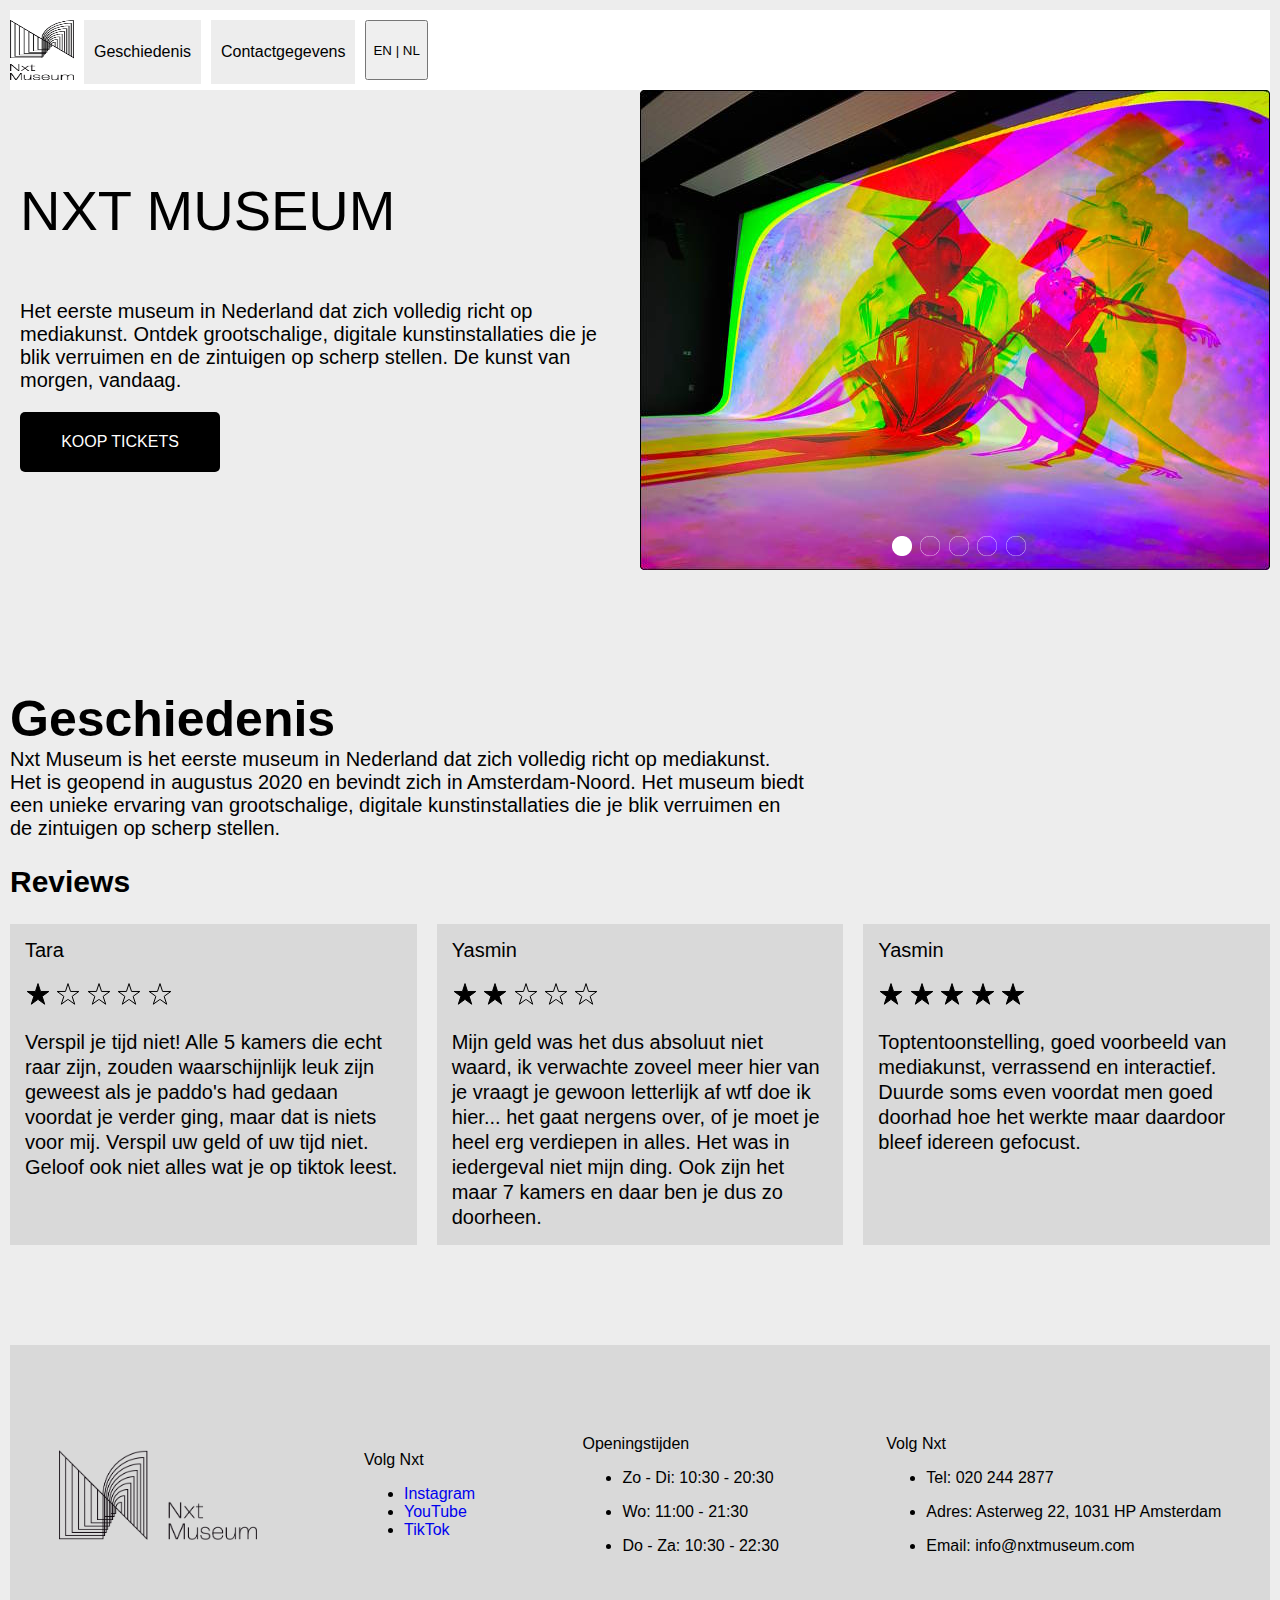
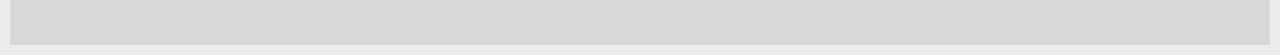
==== commit 50034714: "button" ====
--- a/index.html
+++ b/index.html
@@ -15,6 +15,7 @@
         <img id="navLogo" src="images/nxtmuseum_1.png" alt="museum logo">
         <a class="navButton" href="#geschiedenis">Geschiedenis</a>
         <a class="navButton" href="#contactgegevens">Contactgegevens</a>
+        <button id="translate" type="button">EN | NL</button>
     </nav>
     <article id="intro">
         <section id="introText">
--- a/style.css
+++ b/style.css
@@ -40,7 +40,6 @@
 #intro {
     display: flex;
     justify-content: center;
-    gap: 20px;
 }
 
 #introText {
@@ -49,6 +48,7 @@
     height: 500px;
     padding: 50px 10px;
     flex-direction: column;
+    margin-right: 20px;
 }
 
 #introTitle {
@@ -75,15 +75,15 @@
     display: none;
 }
 
-.dots{
-    display: flex;
-    flex-direction: row;
+#dots {
+    position: relative;
+    bottom: 40px;
+    left: 250px;
 }
 
 .dot {
-    width: 50px;
-    margin: 5px;
-    top: 20px;
+    width: 20px;
+    margin: 2px;
 }
 
 #geschiedenis {
